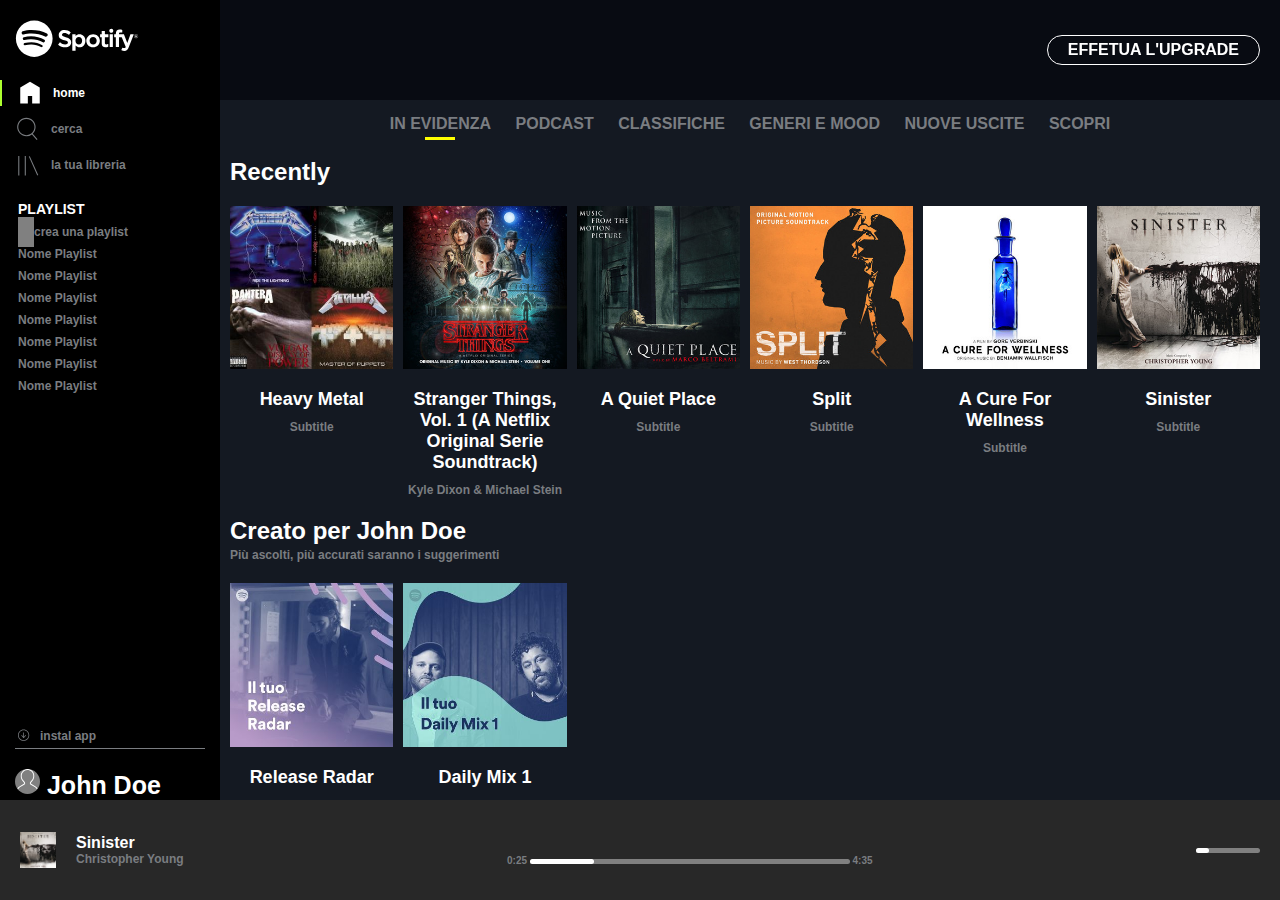
==== bonus/index.html @ e57d9cfd "bonus" ====
<!DOCTYPE html>

<head>
    <meta charset="UTF-8">
    <meta http-equiv="X-UA-Compatible" content="IE=edge">
    <meta name="viewport" content="width=device-width, initial-scale=1.0">
    <link rel="stylesheet" href="https://cdnjs.cloudflare.com/ajax/libs/font-awesome/5.15.3/css/all.min.css" integrity="sha512-iBBXm8fW90+nuLcSKlbmrPcLa0OT92xO1BIsZ+ywDWZCvqsWgccV3gFoRBv0z+8dLJgyAHIhR35VZc2oM/gI1w==" crossorigin="anonymous" referrerpolicy="no-referrer" />
    <link rel="stylesheet" href="css/style.css">
    <link rel="shortcut icon" href="img/favicon.ico">
    <title>spotify</title>
</head>

<body class="debug">
   <div class="container">
        <nav class="float-left flex justify-between column">
            <div class="he80 flex  column">
                <div class="he170 "  >
                    <div id="logo" class="hiden600"><img src="img/logo.svg" alt=""></div>
                    <div id="logo-small" class="find600 icon"><img src="img/logo-small.svg" alt=""></div>
                    <div class="home margin-t20">
                        <ul>
                            <li class="curent">
                                <a href="#" class="flex aling-center gray ">
                                    <svg class="icon" viewBox="0 0 512 512" xmlns="http://www.w3.org/2000/svg">
                                        <path d="M448 463.746h-149.333v-149.333h-85.334v149.333h-149.333v-315.428l192-111.746 192 110.984v316.19z"></path>
                                    </svg>
                                    <p class="hiden600">home</p>
                                </a>
                            </li>
                            <li>
                                <a href="#" class="flex aling-center  gray">
                                    <svg class="icon" viewBox="0 0 512 512" xmlns="http://www.w3.org/2000/svg">
                                        <path d="M349.714 347.937l93.714 109.969-16.254 13.969-93.969-109.969q-48.508 36.825-109.207 36.825-36.826 0-70.476-14.349t-57.905-38.603-38.603-57.905-14.349-70.476 14.349-70.476 38.603-57.905 57.905-38.603 70.476-14.349 70.476 14.349 57.905 38.603 38.603 57.905 14.349 70.476q0 37.841-14.73 71.619t-40.889 58.921zM224 377.397q43.428 0 80.254-21.461t58.286-58.286 21.461-80.254-21.461-80.254-58.286-58.285-80.254-21.46-80.254 21.46-58.285 58.285-21.46 80.254 21.46 80.254 58.285 58.286 80.254 21.461z" fill-rule="evenodd"></path>
                                    </svg>
                                    <p class="hiden600">cerca</p>
                                </a>
                            </li>
                            <li>
                                <a href="#" class="flex aling-center  gray">
                                    <svg class="icon" viewBox="0 0 512 512" xmlns="http://www.w3.org/2000/svg">
                                        <path d="M291.301 81.778l166.349 373.587-19.301 8.635-166.349-373.587zM64 463.746v-384h21.334v384h-21.334zM192 463.746v-384h21.334v384h-21.334z "></path>
                                    </svg>
                                    <p class="hiden600">la tua libreria</p>
                                </a>
                            </li>
                        </ul>
                    </div>
                </div>
                <div class="playlist margin-t20 he50 hiden600">
                    <h3 class="color-white">
                        PLAYLIST
                    </h3>
                    <ul>
                        <li class="create gray">
                            <i class="fas fa-plus"></i>
                            <span>
                                crea una playlist
                            </span>
                        </li>
                        <li class="firstupper">
                            <a href="#" class="gray">
                                nome playlist
                            </a>
                        </li>
                        <li class="firstupper">
                            <a href="#" class="gray">
                                nome playlist
                            </a>
                        </li>
                        <li class="firstupper">
                            <a href="#" class="gray">
                                nome playlist
                            </a>
                        </li>
                        <li class="firstupper">
                            <a href="#" class="gray">
                                nome playlist
                            </a>
                        </li>
                        <li class="firstupper">
                            <a href="#" class="gray">
                                nome playlist
                            </a>
                        </li>
                        <li class="firstupper">
                            <a href="#" class="gray">
                                nome playlist
                            </a>
                        </li>
                        <li class="firstupper">
                            <a href="#" class="gray">
                                nome playlist
                            </a>
                        </li>
                    </ul>
                </div>
            </div>
            <div  class="account flex column justify-end">
                <a href="#" class="gray flex aling-center">
                    <svg class="install" viewBox="0 0 20 20" xmlns="http://www.w3.org/2000/svg">
                        <title>Download icon</title>
                        <path d="M12 11.657V6h-1v5.65L9.076 9.414l-.758.65 3.183 3.702 3.195-3.7-.758-.653L12 11.657zM11.5 2C7.358 2 4 5.358 4 9.5c0 4.142 3.358 7.5 7.5 7.5 4.142 0 7.5-3.358 7.5-7.5C19 5.358 15.642 2 11.5 2zm0 14C7.916 16 5 13.084 5 9.5S7.916 3 11.5 3 18 5.916 18 9.5 15.084 16 11.5 16z"/>
                    </svg>
                    <span class="hiden600">
                        instal app
                    </span>
                </a>
                <div class="color-white fs25 padding-t20">
                    <svg class="icon" viewBox="0 0 80 90" xmlns="http://www.w3.org/2000/svg">
                        <path d="M67.74 61.78l-14.5-8.334c-.735-.422-1.24-1.145-1.385-1.98-.145-.835.088-1.685.638-2.33l5.912-6.93c3.747-4.378 5.81-9.967 5.81-15.737v-2.256c0-6.668-2.792-13.108-7.658-17.67C51.622 1.92 45.17-.386 38.392.054c-12.677.82-22.607 11.772-22.607 24.934v1.483c0 5.77 2.063 11.36 5.81 15.736l5.912 6.933c.55.644.783 1.493.638 2.33-.143.834-.648 1.556-1.383 1.98l-14.494 8.33C4.7 66.077 0 74.15 0 82.844v6.76h3.333v-6.76c0-7.5 4.055-14.46 10.59-18.174l14.5-8.334c1.597-.918 2.692-2.487 3.007-4.302.315-1.815-.19-3.66-1.387-5.06l-5.913-6.936c-3.23-3.775-5.01-8.594-5.01-13.57v-1.484c0-11.41 8.562-20.9 19.488-21.608 5.85-.377 11.415 1.61 15.67 5.598 4.26 3.992 6.605 9.404 6.605 15.24v2.254c0 4.976-1.778 9.796-5.01 13.57l-5.915 6.935c-1.195 1.4-1.7 3.246-1.386 5.06.313 1.816 1.41 3.385 3.008 4.303l14.507 8.338c6.525 3.71 10.58 10.67 10.58 18.17v6.76H80v-6.76c0-8.695-4.7-16.768-12.26-21.063z" fill="#ffffff" fill-rule="evenodd" />
                    </svg>
                    <span class="firstupper hiden600">john doe</span>
                </div>
            </div>
        </nav>
        <main class="float-left">
            <div class="top flex aling-center justify-end hidenh400">
                <div class="paga color-white">effetua l'upgrade</div>
            </div>
            <div class="bottom">
                <div id="tag">
                    <ul class="allupper gray">
                        <li>
                            <a href="#" class="gray curent">
                                in evidenza
                            </a>
                        </li>
                        <li>
                            <a href="#" class="gray">
                                podcast
                            </a>

                        </li>
                        <li>
                            <a href="#" class="gray">
                                classifiche
                            </a>
                        </li>
                        <li>
                            <a href="#" class="gray">
                                generi e mood
                            </a>

                        </li>
                        <li>
                            <a href="#" class="gray">
                                nuove uscite
                            </a>

                        </li>
                        <li>
                            <a href="#" class="gray">
                                scopri
                            </a>

                        </li>
                    </ul>
                </div>
                <h2 class="margin-t20 color-white">Recently</h2>
                <div id="recently" class="flex wrap">
                    <div class="song flex column margin-t20 ">
                        <div class="image flex justify-center aling-center">
                            <img src="img/metal_lifting.jpg" alt="">
                        </div>
                        <h3 class="firstupper margin-t20 color-white fs18">Heavy Metal</h3>
                        <div class="firstupper margin-t10 gray fs12">Subtitle</div>
                    </div>
                    <div class="song flex column margin-t20 ">
                        <div class="image flex justify-center aling-center">
                            <img src="img/stranger.jpeg" alt="">
                        </div>
                        <h3 class="firstupper margin-t20 color-white fs18">Stranger Things, Vol. 1 (a Netflix Original Serie Soundtrack)</h3>
                        <div class="firstupper margin-t10 gray fs12">Kyle Dixon & Michael Stein</div>
                    </div>
                    <div class="song flex column margin-t20 ">
                        <div class="image flex justify-center aling-center">
                            <img src="img/aquietplace.jpeg" alt="">
                        </div>
                        <h3 class="firstupper margin-t20 color-white fs18">A quiet place</h3>
                        <div class="firstupper margin-t10 gray fs12">Subtitle</div>
                    </div>
                    <div class="song flex column margin-t20 ">
                        <div class="image flex justify-center aling-center">
                            <img src="img/split.jpeg" alt="">
                        </div>
                        <h3 class="firstupper margin-t20 color-white fs18">Split</h3>
                        <div class="firstupper margin-t10 gray fs12">Subtitle</div>
                    </div>
                    <div class="song flex column margin-t20 ">
                        <div class="image flex justify-center aling-center">
                            <img src="img/cure.jpeg" alt="">
                        </div>
                        <h3 class="firstupper margin-t20 color-white fs18">A cure for wellness</h3>
                        <div class="firstupper margin-t10 gray fs12">Subtitle</div>
                    </div>
                    <div class="song flex column margin-t20 ">
                        <div class="image flex justify-center aling-center">
                            <img src="img/sinister.jpeg" alt="">
                        </div>
                        <h3 class="firstupper margin-t20 color-white fs18">Sinister</h3>
                        <div class="firstupper margin-t10 gray fs12">Subtitle</div>
                    </div>
                </div>
                <h2 class="margin-t20 color-white">Creato per John Doe</h2>
                <span class="margin-t20 gray fs12">Più ascolti, più accurati saranno i suggerimenti</span>
                <div id="create" class="flex wrap margin-t20">
                    <div class="song flex column ">
                        <div class="image flex justify-center aling-center">
                            <img src="img/radar.jpeg" alt="">
                        </div>
                        <h3 class="firstupper margin-t20 color-white fs18">Release Radar</h3>
                    </div>
                    <div class="song flex column ">
                        <div class="image flex justify-center aling-center">
                            <img src="img/mixdaily.jpeg" alt="">
                        </div>
                        <h3 class="firstupper margin-t20 color-white fs18">Daily Mix 1</h3>
                    </div>
                </div>
                <h2 class="margin-t20 color-white">Artisti più popolari</h2>
                <span class="margin-t20 gray fs12">Più ascolti, più accurati saranno i suggerimenti</span>
                <div id="artist" class="flex wrap margin-t20 padding-b40">
                    <div class="song flex column ">
                        <img src="img/youg.jpeg" alt="">
                        <h3 class="firstupper margin-t20 color-white fs18 ">Lana del Rey</h3>
                    </div>
                    <div class="song flex column ">
                        <img src="img/einaudi.jpeg" alt="">
                        <h3 class="firstupper margin-t20 color-white fs18">Ludovico Einaudi</h3>
                    </div>
                </div>
            </div>
        </main>

        <footer class="flex aling-center justify-between">
            <div class="flex aling-center justify-between">
                <div class="flex aling-center height100">
                    <img src="img/sinister.jpeg" alt="">
                    <div class="margin5">
                        <p class="firstupper margin5 color-white">sinister</p>
                        <div class="firstupper margin5 gray fs12">Christopher Young</div>
                    </div>
                </div>
                <div class="flex aling-center wrap">
                    <i class="far fa-heart  margin5 gray"></i>
                    <i class="far fa-folder margin5 gray"></i>
                </div>
            </div>
            <div>
                <div class="play-buttons flex aling-center justify-center">
                    <i class="fas fa-random color-white "></i>
                    <i class="fas fa-step-backward color-white " ></i>
                    <i id="play" class="far fs30 fa-play-circle"></i>
                    <i class="fas fa-step-forward color-white "></i>
                    <i class="fas fa-undo-alt color-white "></i>
                </div>
                <div class="progress-bar gray fs10">
                    0:25
                    <div class="bar">
                        <div class="progress flex aling-center"></div>
                    </div>
                    4:35
                </div>
            </div>
            <div class="flex aling-center margin5">
                <i class="fas margin5 fa-list color-white"></i>
                <i class="fas margin5 fa-desktop color-white"></i>
                <i class="fas margin5 fa-volume-up color-white"></i>
                <div class="sound">
                    <div class="bar">
                        <div class="progress flex aling-center"></div>
                    </div>
                </div>
            </div>
        </footer>
   </div>
</body>
</html>
---- bonus/css/style.css ----
*{
    margin: 0;
    padding: 0;
    box-sizing: border-box;
}

body{
    font-family: 'Montserrat', sans-serif;
    font-weight: 600;
}
/* common */
.flex{
    display: flex;
}



.column{
    flex-direction: column;
}

.float-left{
    float: left;
}

.wrap{
    flex-wrap: wrap;
}
.aling-center{
    align-items: center;
}

.justify-end{
    justify-content: flex-end;
}
.justify-between{
    justify-content: space-between;
}
.justify-center{
    justify-content: center;
}

.container a{
    text-decoration: none;
}

.margin-t20{
    margin-top: 20px;
}

.margin-t10{
    margin-top: 10px;
}

.padding-b40{
    padding-bottom: 40px;
}
.padding-t20{
    padding-top: 20px;
}

.color-white{
    color: rgb(255, 255, 255);
}

.firstupper{
    text-transform: capitalize;
}

.allupper{
    text-transform: uppercase;
}
.fs30{
    font-size: 30px;
}

.fs25{
    font-size: 25px;
}

.fs18{
    font-size: 18px;
}
.fs12{
    font-size: 12px;
}
.fs10{
    font-size: 10px;
}

.height100{
    height: 100% ;   
}
.margin5{
    margin: 0 10px;
}

.white-gray{
    color: white;
    filter: invert(0.5);
}

.he170{
    height: calc(170px);
}

.he80{
    height: calc(100% - 80px);
    min-height: 200px;
}

.he50{
    height: calc(100% - 190px);
    overflow-y: auto;
}

.he25{
    height: calc(25% - 20px);
}

.he10{
    height: 10%;
}

.gray{
    color: #7A7D81;
}

main .paga:hover{
    font-size: 20px;
}

main .gray:hover,
nav .gray:hover,
main .gray:focus,
nav .gray:focus{
    color: white;
}

nav .gray:hover path,
nav .gray:focus path{
    fill: white ;
}


.gray:hover .fa-plus{
     background-color: white !important;
}
/* common */

/* .container */

.container{
    height: 100vh;
    width: 100%;
}
/* nav */
.container nav{
    width: 220px;
    height: calc(100% - 100px);
    overflow: hidden;
    padding: 20px 0 0 0 ;
    background-color: black;
    font-size: 12px;
}

.container nav  li,
.container nav  h3,
.container nav  .account,
.container nav #logo,
.container nav #logo-small{
    padding: 0 15px;
}

.find600{
    display: none;
}

.container #logo{
    width: 70%;
}



.container nav .home .icon{
    width: 26px;
}

.container nav .home li p{
    margin-left: 10px;
}

.container nav .home li a{
    margin: 10px  0;
    fill:  #7A7D81;
}

.container nav .home .curent{
    border-left: 2px solid #ADFF2F;;
}

.container nav .home .curent .gray{
    color: white;
    fill:  white;
}

.container nav ul{
    list-style: none;
}

.container nav .playlist *{
    margin: 8px 0;
}




.container nav .playlist .fa-plus{
    padding: 8px;
    background-color: gray;
    color: black;
}

.container nav .account{
    width: calc(100%);
    background-color: black;
    height: 80px;
}


.container nav .account>a:first-child{
    padding: 5px 0;
    fill: #7A7D81;
}

.container nav .account>div:last-child{
    border-top: 1px solid #7A7D81;
}



.container nav .account .icon{
    aspect-ratio: 1/1;
    width: 25px;
    background-color: gray;
    border-radius: 50%;
}

.container nav .account .install{
    aspect-ratio: 1/1;
    width: 15px;
    border-radius: 50%;
    margin-right: 10px;
}

html body.debug div.container.flex.wrap nav div.account a.gray.flex.aling-center svg.install{
    fill: #7A7D81;
}

/* nav */
/* main */
.container main{
    width: calc(100% - 220px);
    height: calc(100% - 100px);
    overflow-y: scroll;
    background-color: #141922;
}

main .top{
    height: 100px;
    background-color:rgba(0, 2, 8, 0.6);
    width: calc(100% - 220px);
    position: fixed;
    z-index: 99;
    top: 0;
    right: 0;
    padding-right: 20px;
}

main .top .paga{
    padding: 5px 20px;
    border: 1px solid white;
    border-radius: 20px;
    text-transform: uppercase;
}
main .bottom #tag{
    text-align: center;
}

main .bottom #tag ul,
main .bottom #tag ul li{
    display: inline-block;
}


main .bottom {
    padding: 10px;
    margin-top: 100px;
    height: calc(100% - 100px);
}

main .bottom #tag ul li{
    padding: 5px 10px;
}

main .bottom #tag ul li .curent{
    position: relative;
    text-align: center;
}

main .bottom #tag ul li .curent::after{
    content: "";
    margin-top: 5px;
    display:block;
    position: absolute;
    width: 30px;
    height: 3px;
    background-color: yellow;
    left: 50%;
    top: 100%;
    transform: translate(-50% , 0);
}

main .bottom #tag ul li{
    padding: 5px 10px;
}

main .bottom .song{
    width: calc((100% / 6) - 10px);
    margin-right: 10px;
    text-align: center;
}
main .bottom  .song img{
    width:100%;
    aspect-ratio: 1/1;
}
main .bottom #artist .song img{
    border-radius: 50%;
}

.container .bottom  .song:hover img{
    filter: grayscale(63%) brightness(64%);
}

.container .bottom  .song .image{
    position: relative;
}

.container .bottom #recently .song:hover .image:after,
.container .bottom #create .song:hover .image:after{
    font-weight: 400;
    font-family: "Font Awesome 5 Free";
    content: "\f144";
    color: white;
    font-size: 50px;
    position: absolute;
}


/* main */
/* footer */

.container footer{
    width: 100%;
    height: 100px;
	position: fixed;
	bottom: 0;
	z-index: 999;
    background-color: #282828;
}

footer >div:first-child,
footer >div:last-child{
    height: 36%;
    margin: 0 20px;
}
footer div:first-child>img {
    height: 100%;
    aspect-ratio: 1/1;
}

footer .progress-bar>*{
    display: inline-block;
}

footer .progress-bar{
    white-space: nowrap;
}


footer .bar {
    height: 5px;
    background-color: gray;
    position: relative;
    border-radius: 5px;
}

footer .sound .bar {
    width: 5vw;
}

footer .progress-bar .bar {
    width: 25vw;
}
footer .progress {
    position: absolute;
    background-color: rgb(255, 255, 255);
    width: 20%;
    height: 5px;
    border-radius: 5px;
}

footer .play-buttons {
    text-align: center;
}

footer .play-buttons *{
    padding: 10px;
}

footer #play {
     color: white;
}

footer div:first-child .gray:hover{
    color: white;
}

footer div:first-child span.gray:hover{
    text-decoration: underline;
}

footer .bar:hover .progress{
    background-color: #ADFF2F;
}

footer .bar:hover .progress::after {
	content: "";
	display: inline-block;
	height: 10px;
	aspect-ratio: 1/1;
	border-radius: 50%;
	background-color: white;
	position: absolute;
	right: -5px;
}

footer .play-buttons i:hover {
	transform: scale(1.5);
}
/* footer */


/* @media */

@media (max-width:600px) {
    .hiden600{
        display:none;
    }
    .find600{
        display: block;
    }
    .container nav{
        padding: 0 8px ;
        width: 45px ;
    }
    .container main,
    .container main .top{
        width: calc(100% - 45px);
    }
    .container nav li, 
    .container nav #logo-small,
    .container nav .account {
	    padding: 0;
    }
    .container nav .home .icon {
	    width: 100%;
    }
    .container nav .home .curent {
	    border: 0px;
    }
    .container nav .account {
	    width: calc(100%);
    }
    .container nav .account > a:first-child {
	justify-content: center;
    }
    .container nav .account .install {
     width: 20px;
     margin-right: 0; 
    }

    .container nav .account > div:last-child {
    	border-top: 0;
    }
    .container nav .account > div:last-child {
    	padding-top: 5px;
    }

    .container nav .account .icon {
	    width: 100%; 
    }
}

@media(max-height:400px){
    .hidenh400{
        display: none;
    }
    main .bottom {
        margin-top: 0;
    }
}




@media (max-width:1100px) {
    main .bottom .song{
        width: calc((100% / 4) - 10px);
    }
}

@media (max-width:700px) {
    main .bottom .song{
        width: calc((100% / 2) - 10px);
    }
}

@media (max-width:300px) {
    main .bottom .song{
        width: calc((100% / 1) - 10px);
    }
}

/*scroll*/
.he50{
  scrollbar-width: thin;
  scrollbar-color: rgb(255, 255,rgba(0, 0, 0, 0.055), 255, 0.055);
  margin: 3px;
}

.he50::-webkit-scrollbar {
  width: 6px;
  border-radius: 3px;
  margin-right: 2px;
}

.he50::-webkit-scrollbar-track {
  background: rgb(0, 0, 0);
}

.he50::-webkit-scrollbar-thumb {
  background-color: rgba(255, 255, 255, 0.1);
  border-radius: 20px;
}



/* @media */
/* debug */

/* debug */
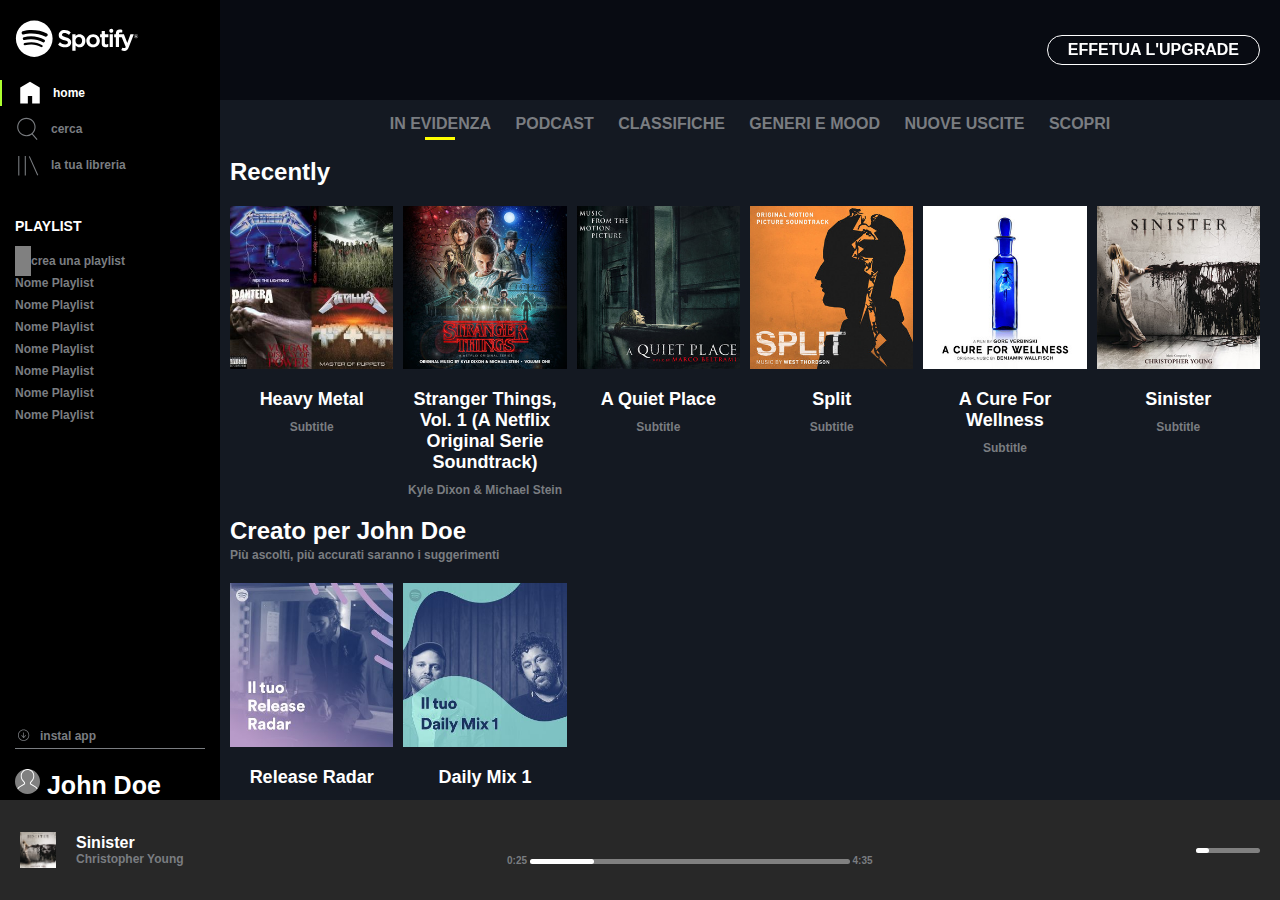
==== commit a26b4c7f: "ul" ====
--- a/bonus/index.html
+++ b/bonus/index.html
@@ -11,8 +11,8 @@
 </head>
 
 <body class="debug">
-   <div class="container">
-        <nav class="float-left flex justify-between column">
+   <div class="container flex wrap">
+        <nav>
             <div class="he80 flex  column">
                 <div class="he170 "  >
                     <div id="logo" class="hiden600"><img src="img/logo.svg" alt=""></div>
@@ -46,11 +46,11 @@
                         </ul>
                     </div>
                 </div>
-                <div class="playlist margin-t20 he50 hiden600">
+                <div class="playlist margin-t20 ohiden hiden600">
                     <h3 class="color-white">
                         PLAYLIST
                     </h3>
-                    <ul>
+                    <ul class="he50">
                         <li class="create gray">
                             <i class="fas fa-plus"></i>
                             <span>
@@ -113,7 +113,7 @@
                 </div>
             </div>
         </nav>
-        <main class="float-left">
+        <main>
             <div class="top flex aling-center justify-end hidenh400">
                 <div class="paga color-white">effetua l'upgrade</div>
             </div>
@@ -236,7 +236,7 @@
             <div class="flex aling-center justify-between">
                 <div class="flex aling-center height100">
                     <img src="img/sinister.jpeg" alt="">
-                    <div class="margin5">
+                    <div class="margin5 hiden600">
                         <p class="firstupper margin5 color-white">sinister</p>
                         <div class="firstupper margin5 gray fs12">Christopher Young</div>
                     </div>
@@ -263,8 +263,8 @@
                 </div>
             </div>
             <div class="flex aling-center margin5">
-                <i class="fas margin5 fa-list color-white"></i>
-                <i class="fas margin5 fa-desktop color-white"></i>
+                <i class="fas margin5 fa-list color-white hiden600"></i>
+                <i class="fas margin5 fa-desktop color-white hiden600"></i>
                 <i class="fas margin5 fa-volume-up color-white"></i>
                 <div class="sound">
                     <div class="bar">
--- a/bonus/css/style.css
+++ b/bonus/css/style.css
@@ -107,10 +107,15 @@
 .he80{
     height: calc(100% - 80px);
     min-height: 200px;
+    padding: 20px 0 0 0 ;
+}
+.ohiden{
+    height: calc(100% - 190px);
+    overflow: hidden;
 }
 
 .he50{
-    height: calc(100% - 190px);
+    height: calc(100% - 20px - 16px);
     overflow-y: auto;
 }
 
@@ -159,7 +164,6 @@
     width: 220px;
     height: calc(100% - 100px);
     overflow: hidden;
-    padding: 20px 0 0 0 ;
     background-color: black;
     font-size: 12px;
 }
@@ -210,6 +214,10 @@
 
 .container nav .playlist *{
     margin: 8px 0;
+}
+
+.container nav .playlist h3{
+    height: 20px;
 }
 
 
@@ -363,9 +371,6 @@
 .container footer{
     width: 100%;
     height: 100px;
-	position: fixed;
-	bottom: 0;
-	z-index: 999;
     background-color: #282828;
 }
 
@@ -535,7 +540,7 @@
 /*scroll*/
 .he50{
   scrollbar-width: thin;
-  scrollbar-color: rgb(255, 255,rgba(0, 0, 0, 0.055), 255, 0.055);
+  scrollbar-color: rgb(37, 37, 37) rgb(0, 0, 0);
   margin: 3px;
 }
 
@@ -555,6 +560,52 @@
 }
 
 
+/* animation */
+nav>*{
+    animation: navigazione 1s cubic-bezier(.18,.89,.32,1.28) 0s;
+    position: relative;
+}
+
+@keyframes navigazione{
+    0%{
+        left: -100%;
+    }
+    100%{
+        left: 0;
+    }
+}
+
+main>.bottom{
+    animation: b-navigazione 1s cubic-bezier(.18,.89,.32,1.28) 0s;
+    position: relative;
+}
+
+@keyframes b-navigazione{
+    0%{
+        bottom: -100%;
+        overflow: hidden;   
+    }
+    100%{
+        overflow: hidden;
+        bottom: 0;
+    }
+}
+
+main>.top{
+    animation: t-navigazione 1s cubic-bezier(.18,.89,.32,1.28) 0s;
+}
+
+@keyframes t-navigazione{
+    0%{
+        top: -100%;
+    }
+    100%{
+        top: 0;
+    }
+}
+
+/* animation */
+
 
 /* @media */
 /* debug */
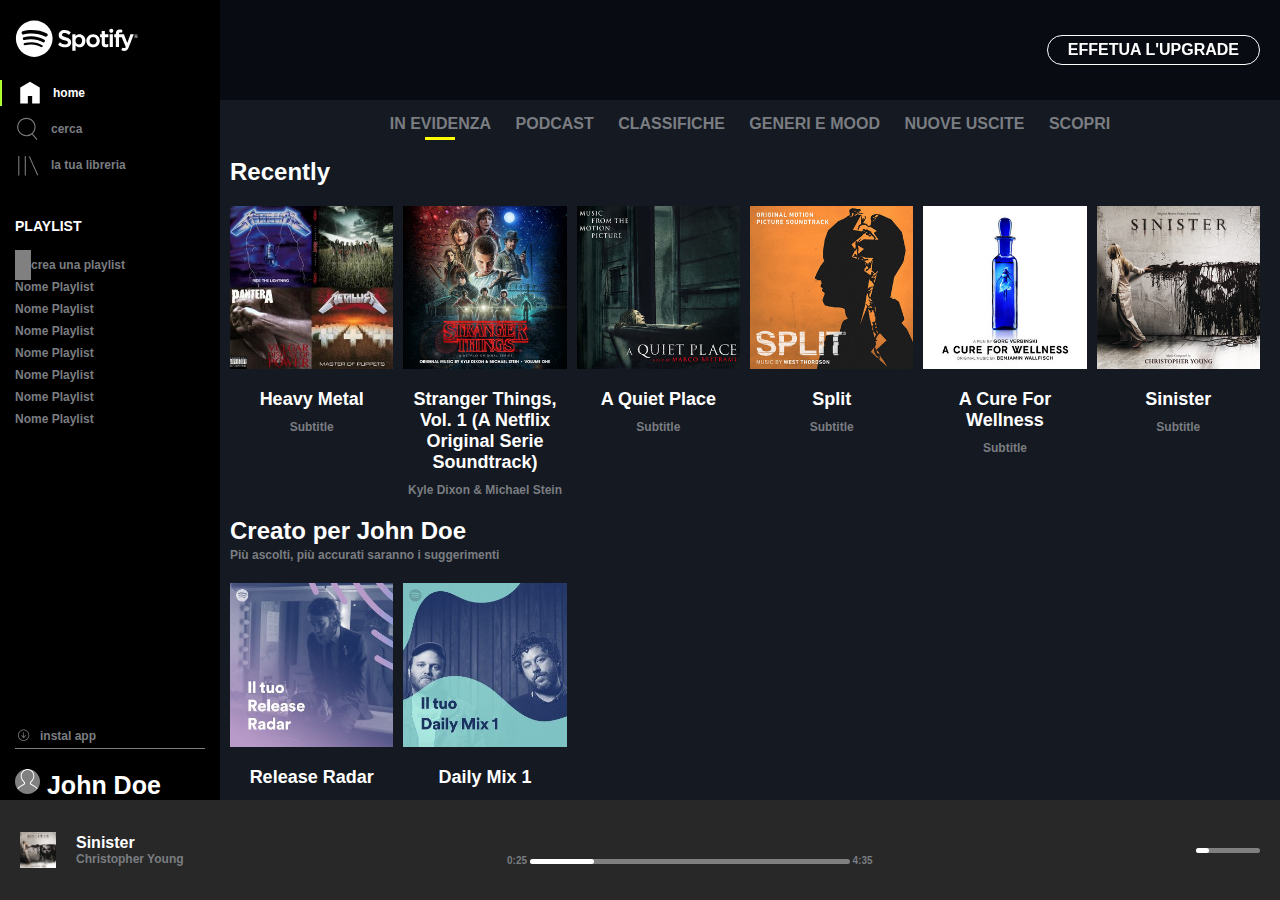
==== commit 81fa4653: "g" ====
--- a/bonus/index.html
+++ b/bonus/index.html
@@ -46,7 +46,7 @@
                         </ul>
                     </div>
                 </div>
-                <div class="playlist margin-t20 ohiden hiden600">
+                <div class="playlist margin-t20 ohiden hiden600 flex column">
                     <h3 class="color-white">
                         PLAYLIST
                     </h3>
--- a/bonus/css/style.css
+++ b/bonus/css/style.css
@@ -115,7 +115,6 @@
 }
 
 .he50{
-    height: calc(100% - 20px - 16px);
     overflow-y: auto;
 }
 
@@ -214,10 +213,6 @@
 
 .container nav .playlist *{
     margin: 8px 0;
-}
-
-.container nav .playlist h3{
-    height: 20px;
 }
 
 
